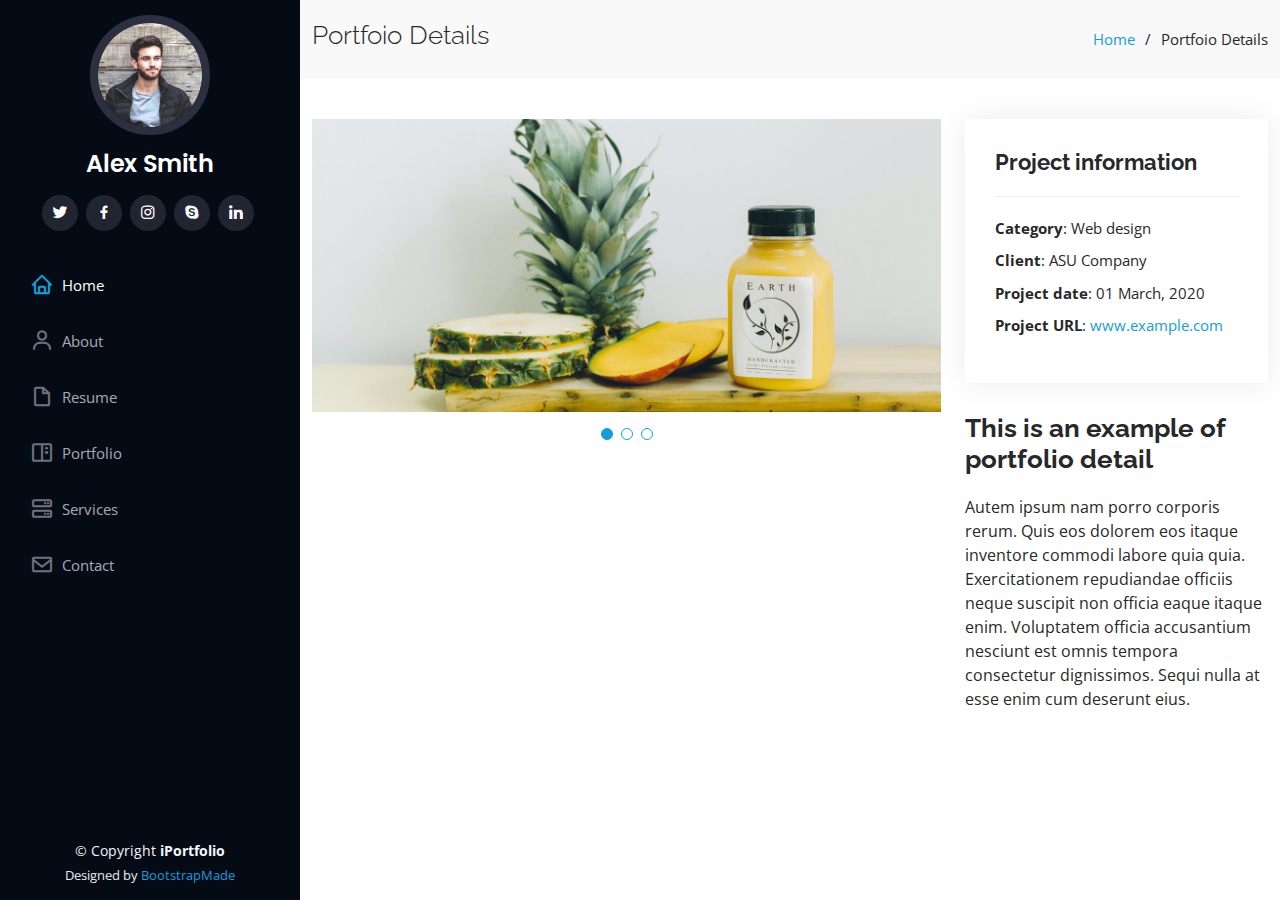
==== portfolio-details.html @ acbc771e "Update" ====
<!DOCTYPE html>
<html lang="en">

<head>
  <meta charset="utf-8">
  <meta content="width=device-width, initial-scale=1.0" name="viewport">

  <title>Portfolio Details - iPortfolio Bootstrap Template</title>
  <meta content="" name="description">
  <meta content="" name="keywords">

  <!-- Favicons -->
  <link href="assets/img/favicon.png" rel="icon">
  <link href="assets/img/apple-touch-icon.png" rel="apple-touch-icon">

  <!-- Google Fonts -->
  <link href="https://fonts.googleapis.com/css?family=Open+Sans:300,300i,400,400i,600,600i,700,700i|Raleway:300,300i,400,400i,500,500i,600,600i,700,700i|Poppins:300,300i,400,400i,500,500i,600,600i,700,700i" rel="stylesheet">

  <!-- Vendor CSS Files -->
  <link href="assets/vendor/aos/aos.css" rel="stylesheet">
  <link href="assets/vendor/bootstrap/css/bootstrap.min.css" rel="stylesheet">
  <link href="assets/vendor/bootstrap-icons/bootstrap-icons.css" rel="stylesheet">
  <link href="assets/vendor/boxicons/css/boxicons.min.css" rel="stylesheet">
  <link href="assets/vendor/glightbox/css/glightbox.min.css" rel="stylesheet">
  <link href="assets/vendor/swiper/swiper-bundle.min.css" rel="stylesheet">

  <!-- Template Main CSS File -->
  <link href="assets/css/style.css" rel="stylesheet">

  <!-- =======================================================
  * Template Name: iPortfolio - v3.10.0
  * Template URL: https://bootstrapmade.com/iportfolio-bootstrap-portfolio-websites-template/
  * Author: BootstrapMade.com
  * License: https://bootstrapmade.com/license/
  ======================================================== -->
</head>

<body>

  <!-- ======= Mobile nav toggle button ======= -->
  <i class="bi bi-list mobile-nav-toggle d-xl-none"></i>

  <!-- ======= Header ======= -->
  <header id="header">
    <div class="d-flex flex-column">

      <div class="profile">
        <img src="assets/img/profile-img.jpg" alt="" class="img-fluid rounded-circle">
        <h1 class="text-light"><a href="index.html">Alex Smith</a></h1>
        <div class="social-links mt-3 text-center">
          <a href="#" class="twitter"><i class="bx bxl-twitter"></i></a>
          <a href="#" class="facebook"><i class="bx bxl-facebook"></i></a>
          <a href="#" class="instagram"><i class="bx bxl-instagram"></i></a>
          <a href="#" class="google-plus"><i class="bx bxl-skype"></i></a>
          <a href="#" class="linkedin"><i class="bx bxl-linkedin"></i></a>
        </div>
      </div>

      <nav id="navbar" class="nav-menu navbar">
        <ul>
          <li><a href="#hero" class="nav-link scrollto active"><i class="bx bx-home"></i> <span>Home</span></a></li>
          <li><a href="#about" class="nav-link scrollto"><i class="bx bx-user"></i> <span>About</span></a></li>
          <li><a href="#resume" class="nav-link scrollto"><i class="bx bx-file-blank"></i> <span>Resume</span></a></li>
          <li><a href="#portfolio" class="nav-link scrollto"><i class="bx bx-book-content"></i> <span>Portfolio</span></a></li>
          <li><a href="#services" class="nav-link scrollto"><i class="bx bx-server"></i> <span>Services</span></a></li>
          <li><a href="#contact" class="nav-link scrollto"><i class="bx bx-envelope"></i> <span>Contact</span></a></li>
        </ul>
      </nav><!-- .nav-menu -->
    </div>
  </header><!-- End Header -->

  <main id="main">

    <!-- ======= Breadcrumbs ======= -->
    <section id="breadcrumbs" class="breadcrumbs">
      <div class="container">

        <div class="d-flex justify-content-between align-items-center">
          <h2>Portfoio Details</h2>
          <ol>
            <li><a href="index.html">Home</a></li>
            <li>Portfoio Details</li>
          </ol>
        </div>

      </div>
    </section><!-- End Breadcrumbs -->

    <!-- ======= Portfolio Details Section ======= -->
    <section id="portfolio-details" class="portfolio-details">
      <div class="container">

        <div class="row gy-4">

          <div class="col-lg-8">
            <div class="portfolio-details-slider swiper">
              <div class="swiper-wrapper align-items-center">

                <div class="swiper-slide">
                  <img src="assets/img/portfolio/portfolio-details-1.jpg" alt="">
                </div>

                <div class="swiper-slide">
                  <img src="assets/img/portfolio/portfolio-details-2.jpg" alt="">
                </div>

                <div class="swiper-slide">
                  <img src="assets/img/portfolio/portfolio-details-3.jpg" alt="">
                </div>

              </div>
              <div class="swiper-pagination"></div>
            </div>
          </div>

          <div class="col-lg-4">
            <div class="portfolio-info">
              <h3>Project information</h3>
              <ul>
                <li><strong>Category</strong>: Web design</li>
                <li><strong>Client</strong>: ASU Company</li>
                <li><strong>Project date</strong>: 01 March, 2020</li>
                <li><strong>Project URL</strong>: <a href="#">www.example.com</a></li>
              </ul>
            </div>
            <div class="portfolio-description">
              <h2>This is an example of portfolio detail</h2>
              <p>
                Autem ipsum nam porro corporis rerum. Quis eos dolorem eos itaque inventore commodi labore quia quia. Exercitationem repudiandae officiis neque suscipit non officia eaque itaque enim. Voluptatem officia accusantium nesciunt est omnis tempora consectetur dignissimos. Sequi nulla at esse enim cum deserunt eius.
              </p>
            </div>
          </div>

        </div>

      </div>
    </section><!-- End Portfolio Details Section -->

  </main><!-- End #main -->

  <!-- ======= Footer ======= -->
  <footer id="footer">
    <div class="container">
      <div class="copyright">
        &copy; Copyright <strong><span>iPortfolio</span></strong>
      </div>
      <div class="credits">
        <!-- All the links in the footer should remain intact. -->
        <!-- You can delete the links only if you purchased the pro version. -->
        <!-- Licensing information: https://bootstrapmade.com/license/ -->
        <!-- Purchase the pro version with working PHP/AJAX contact form: https://bootstrapmade.com/iportfolio-bootstrap-portfolio-websites-template/ -->
        Designed by <a href="https://bootstrapmade.com/">BootstrapMade</a>
      </div>
    </div>
  </footer><!-- End  Footer -->

  <a href="#" class="back-to-top d-flex align-items-center justify-content-center"><i class="bi bi-arrow-up-short"></i></a>

  <!-- Vendor JS Files -->
  <script src="assets/vendor/purecounter/purecounter_vanilla.js"></script>
  <script src="assets/vendor/aos/aos.js"></script>
  <script src="assets/vendor/bootstrap/js/bootstrap.bundle.min.js"></script>
  <script src="assets/vendor/glightbox/js/glightbox.min.js"></script>
  <script src="assets/vendor/isotope-layout/isotope.pkgd.min.js"></script>
  <script src="assets/vendor/swiper/swiper-bundle.min.js"></script>
  <script src="assets/vendor/typed.js/typed.min.js"></script>
  <script src="assets/vendor/waypoints/noframework.waypoints.js"></script>
  <script src="assets/vendor/php-email-form/validate.js"></script>

  <!-- Template Main JS File -->
  <script src="assets/js/main.js"></script>

</body>

</html>
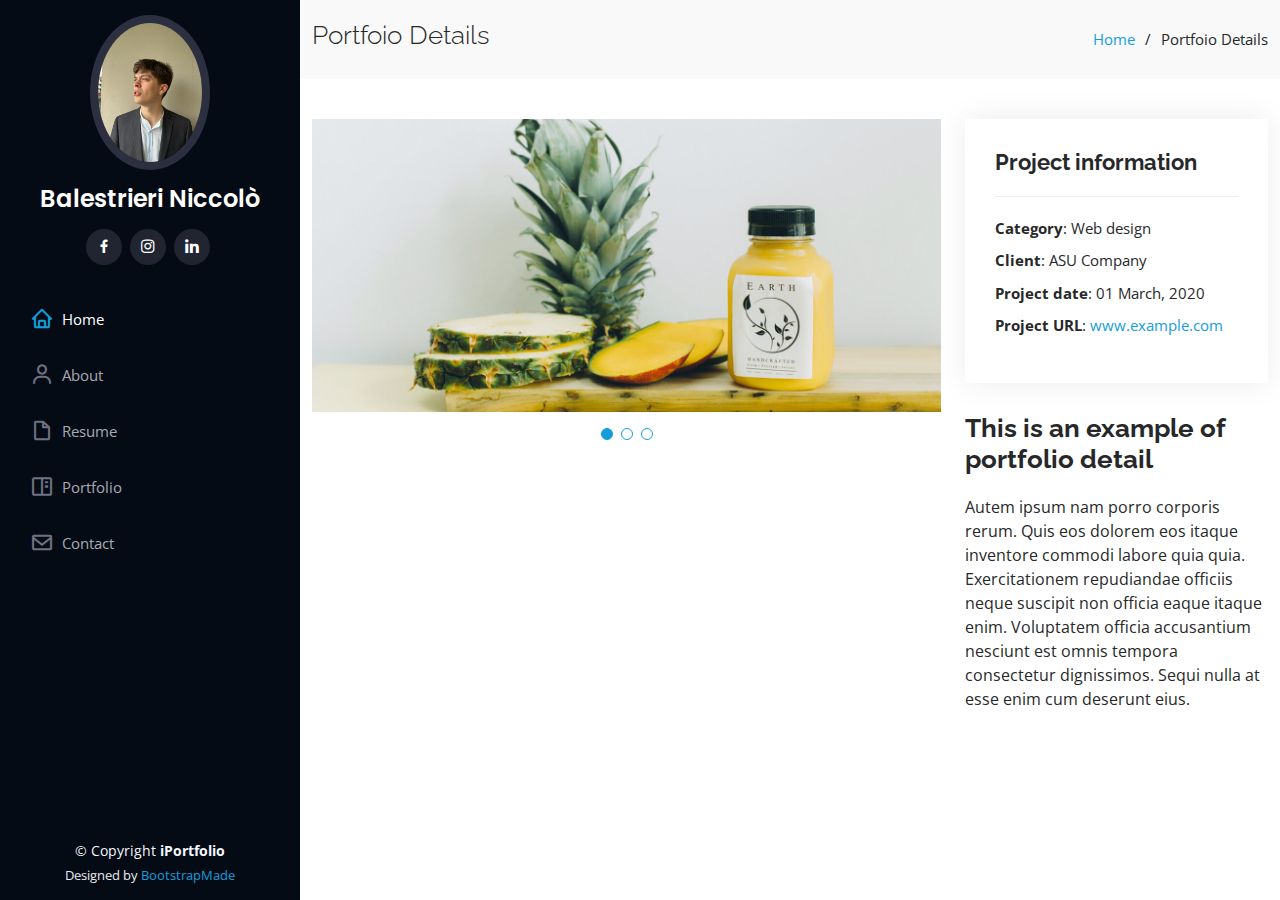
==== commit 5d7850e6: "Update" ====
--- a/portfolio-details.html
+++ b/portfolio-details.html
@@ -46,12 +46,10 @@
 
       <div class="profile">
         <img src="assets/img/profile-img.jpg" alt="" class="img-fluid rounded-circle">
-        <h1 class="text-light"><a href="index.html">Alex Smith</a></h1>
+        <h1 class="text-light"><a href="index.html">Balestrieri Niccolò</a></h1>
         <div class="social-links mt-3 text-center">
-          <a href="#" class="twitter"><i class="bx bxl-twitter"></i></a>
           <a href="#" class="facebook"><i class="bx bxl-facebook"></i></a>
           <a href="#" class="instagram"><i class="bx bxl-instagram"></i></a>
-          <a href="#" class="google-plus"><i class="bx bxl-skype"></i></a>
           <a href="#" class="linkedin"><i class="bx bxl-linkedin"></i></a>
         </div>
       </div>
@@ -62,7 +60,6 @@
           <li><a href="#about" class="nav-link scrollto"><i class="bx bx-user"></i> <span>About</span></a></li>
           <li><a href="#resume" class="nav-link scrollto"><i class="bx bx-file-blank"></i> <span>Resume</span></a></li>
           <li><a href="#portfolio" class="nav-link scrollto"><i class="bx bx-book-content"></i> <span>Portfolio</span></a></li>
-          <li><a href="#services" class="nav-link scrollto"><i class="bx bx-server"></i> <span>Services</span></a></li>
           <li><a href="#contact" class="nav-link scrollto"><i class="bx bx-envelope"></i> <span>Contact</span></a></li>
         </ul>
       </nav><!-- .nav-menu -->
--- a/assets/css/style.css
+++ b/assets/css/style.css
@@ -228,7 +228,7 @@
 #hero {
   width: 100%;
   height: 100vh;
-  background: url("../img/hero-bg.jpg") top center;
+  background: url("niccolobalestrieri.github.io/assets/img/giphy.gif") top center;
   background-size: cover;
 }
 
